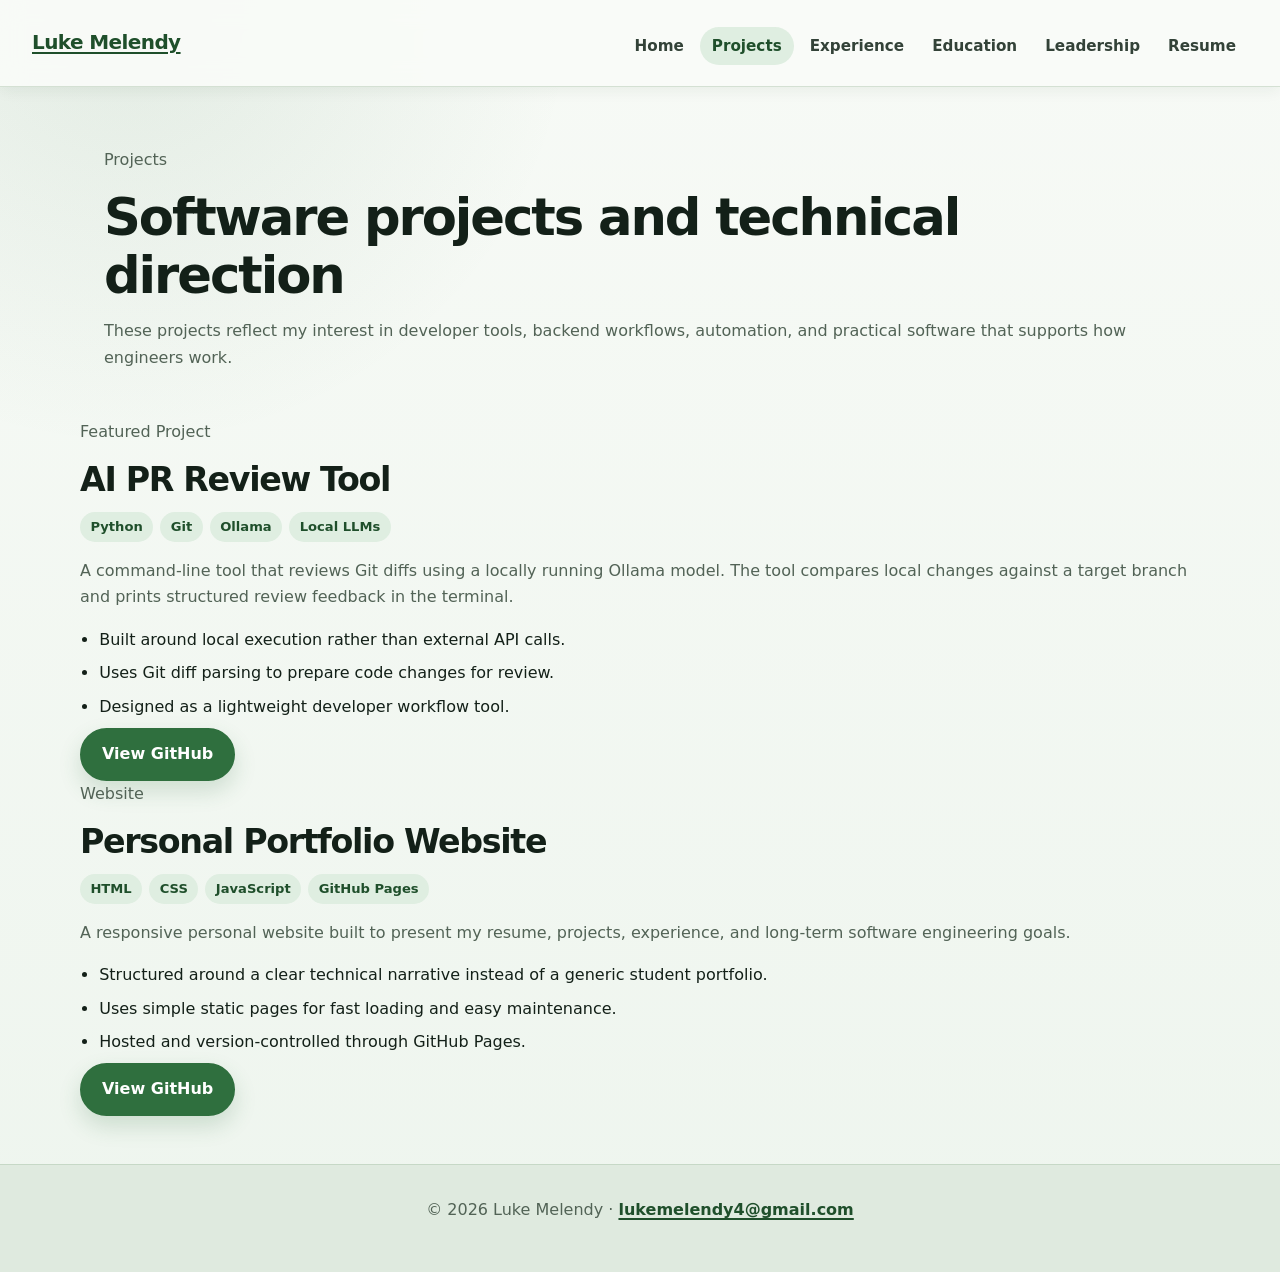
==== projects.html @ e266c20e "Update projects.html" ====
<!DOCTYPE html>
<html lang="en">
<head>
  <meta charset="UTF-8" />
  <meta name="viewport" content="width=device-width, initial-scale=1.0" />
  <title>Projects | Luke Melendy</title>
  <link rel="stylesheet" href="style.css" />
  <link rel="icon" type="image/png" href="assets/icons/site-logo.png" />
</head>
<body>
  <nav class="navbar" aria-label="Main navigation">
    <a class="logo" href="index.html">Luke Melendy</a>
    <ul class="nav-links">
      <li><a href="index.html">Home</a></li>
      <li><a href="projects.html" class="active">Projects</a></li>
      <li><a href="work.html">Experience</a></li>
      <li><a href="school.html">Education</a></li>
      <li><a href="scouting.html">Leadership</a></li>
      <li><a href="resume.html">Resume</a></li>
    </ul>
  </nav>

  <main class="page">
    <section class="page-header">
      <p class="eyebrow">Projects</p>
      <h1>Software projects and technical direction</h1>
      <p>
        These projects reflect my interest in developer tools, backend workflows, automation, and practical software that supports how engineers work.
      </p>
    </section>

    <section class="project-list">
      <article class="detail-card" id="ai-pr-review">
        <div class="detail-header">
          <div>
            <p class="eyebrow">Featured Project</p>
            <h2>AI PR Review Tool</h2>
          </div>
          <div class="tech-tags">
            <span>Python</span>
            <span>Git</span>
            <span>Ollama</span>
            <span>Local LLMs</span>
          </div>
        </div>
        <p>
          A command-line tool that reviews Git diffs using a locally running Ollama model. The tool compares local changes against a target branch and prints structured review feedback in the terminal.
        </p>
        <ul>
          <li>Built around local execution rather than external API calls.</li>
          <li>Uses Git diff parsing to prepare code changes for review.</li>
          <li>Designed as a lightweight developer workflow tool.</li>
        </ul>
        <div class="button-row small">
          <a class="btn-primary" href="https://github.com/Luke-Melendy/ai-pr-review" target="_blank" rel="noopener">View GitHub</a>
        </div>
      </article>

      <article class="detail-card" id="portfolio">
        <div class="detail-header">
          <div>
            <p class="eyebrow">Website</p>
            <h2>Personal Portfolio Website</h2>
          </div>
          <div class="tech-tags">
          <span>HTML</span>
          <span>CSS</span>
          <span>JavaScript</span>
          <span>GitHub Pages</span>
        </div>
        </div>
        <p>
          A responsive personal website built to present my resume, projects, experience, and long-term software engineering goals.
        </p>
        <ul>
          <li>Structured around a clear technical narrative instead of a generic student portfolio.</li>
          <li>Uses simple static pages for fast loading and easy maintenance.</li>
          <li>Hosted and version-controlled through GitHub Pages.</li>
        </ul>
        <div class="button-row small">
          <a class="btn-primary" href="https://github.com/Luke-Melendy/Luke-Melendy.github.io" target="_blank" rel="noopener">View GitHub</a>
        </div>
      </article>
    </section>
  </main>

  <footer>
    <p>© 2026 Luke Melendy · <a href="mailto:lukemelendy4@gmail.com">lukemelendy4@gmail.com</a></p>
  </footer>
</body>
</html>
---- style.css ----
/* =========================
   Luke Melendy Portfolio
   Forest Portfolio Theme
   ========================= */

* {
  margin: 0;
  padding: 0;
  box-sizing: border-box;
}

:root {
  --bg: #eef5ee;
  --bg-light: #f7faf6;
  --panel: #ffffff;
  --panel-soft: #f9fbf8;

  --text: #132018;
  --muted: #526356;
  --muted-dark: #334238;

  --green: #2f6f3e;
  --green-dark: #1f4f2b;
  --green-soft: #dfeee1;
  --moss: #789461;
  --border: #d4e0d3;

  --shadow: 0 10px 28px rgba(24, 48, 29, 0.08);
  --shadow-soft: 0 4px 14px rgba(24, 48, 29, 0.06);

  --max-width: 1120px;
  --radius: 18px;
}

html {
  scroll-behavior: smooth;
}

body {
  font-family: "Segoe UI", system-ui, -apple-system, BlinkMacSystemFont, sans-serif;
  background:
    radial-gradient(circle at 10% 0%, rgba(47, 111, 62, 0.10), transparent 28rem),
    linear-gradient(180deg, var(--bg-light), var(--bg));
  color: var(--text);
  line-height: 1.65;
  font-size: 16px;
}

/* Links */

a {
  color: var(--green-dark);
  font-weight: 700;
  text-decoration-thickness: 2px;
  text-underline-offset: 3px;
}

a:hover {
  color: var(--green);
}

/* Navbar */

.navbar {
  min-height: 64px;
  padding: 0.85rem 2rem;
  background: rgba(249, 251, 248, 0.94);
  border-bottom: 1px solid var(--border);
  box-shadow: var(--shadow-soft);
  backdrop-filter: blur(12px);

  display: flex;
  align-items: center;
  justify-content: space-between;

  position: sticky;
  top: 0;
  z-index: 50;
}

.logo {
  font-size: 1.25rem;
  font-weight: 850;
  color: var(--green-dark);
  letter-spacing: -0.03em;
  white-space: nowrap;
}

.nav-links {
  list-style: none;
  display: flex;
  align-items: center;
  gap: 0.25rem;
}

.nav-links a {
  display: inline-flex;
  align-items: center;
  justify-content: center;
  padding: 0.4rem 0.75rem;
  border-radius: 999px;
  color: var(--muted-dark);
  font-size: 0.95rem;
  text-decoration: none;
  transition: background 0.15s ease, color 0.15s ease;
}

.nav-links a:hover,
.nav-links a.active {
  background: var(--green-soft);
  color: var(--green-dark);
}

/* Shared layout */

main,
.content,
.page-section,
.skills,
.contact {
  width: min(var(--max-width), calc(100% - 3rem));
  margin-left: auto;
  margin-right: auto;
}

.content,
.page-section {
  padding: 3.5rem 0;
}

.page-header {
  width: min(var(--max-width), calc(100% - 3rem));
  margin: 0 auto;
  padding: 3.75rem 0 2rem;
}

.kicker,
.section-kicker {
  color: var(--green-dark);
  font-size: 0.8rem;
  font-weight: 850;
  letter-spacing: 0.13em;
  text-transform: uppercase;
  margin-bottom: 0.6rem;
}

h1,
h2,
h3 {
  color: var(--text);
  letter-spacing: -0.04em;
  line-height: 1.12;
}

h1 {
  font-size: clamp(2.15rem, 4vw, 3.5rem);
  margin-bottom: 0.9rem;
}

h2 {
  font-size: clamp(1.75rem, 2.6vw, 2.45rem);
  margin-bottom: 0.85rem;
}

h3 {
  font-size: 1.25rem;
  margin-bottom: 0.5rem;
}

p {
  color: var(--muted);
  margin-bottom: 1rem;
}

.section-intro {
  max-width: 820px;
  color: var(--muted-dark);
  font-size: 1.05rem;
}

/* Hero */

.hero {
  padding: 5.25rem 1.5rem 4.25rem;
  border-bottom: 1px solid var(--border);
  background:
    radial-gradient(circle at 20% 15%, rgba(47, 111, 62, 0.12), transparent 26rem),
    linear-gradient(180deg, rgba(247, 250, 246, 0.94), rgba(238, 245, 238, 0.98));
}

.hero-content {
  width: min(980px, 100%);
  margin: 0 auto;
}

.hero .eyebrow {
  color: var(--green-dark);
  font-size: 0.82rem;
  font-weight: 850;
  letter-spacing: 0.16em;
  text-transform: uppercase;
  margin-bottom: 1rem;
}

.hero h1,
.hero h2 {
  max-width: 920px;
  font-size: clamp(2.5rem, 6vw, 4.25rem);
  line-height: 1.04;
  letter-spacing: -0.075em;
  margin-bottom: 1.25rem;
}

.hero p {
  max-width: 760px;
  font-size: 1.12rem;
  color: var(--muted-dark);
}

.hero-actions {
  display: flex;
  flex-wrap: wrap;
  gap: 0.8rem;
  margin-top: 1.8rem;
}

/* Buttons */

.btn-primary,
.btn-secondary {
  display: inline-flex;
  align-items: center;
  justify-content: center;
  min-height: 44px;
  padding: 0.72rem 1.25rem;
  border-radius: 999px;
  font-weight: 800;
  text-decoration: none;
  transition: transform 0.15s ease, box-shadow 0.15s ease, background 0.15s ease;
}

.btn-primary {
  color: #fff;
  background: var(--green);
  border: 2px solid var(--green);
  box-shadow: 0 10px 22px rgba(47, 111, 62, 0.18);
}

.btn-primary:hover {
  color: #fff;
  background: var(--green-dark);
  border-color: var(--green-dark);
  transform: translateY(-2px);
}

.btn-secondary {
  color: var(--green-dark);
  background: rgba(255, 255, 255, 0.72);
  border: 2px solid #bdd1bd;
}

.btn-secondary:hover {
  background: var(--green-soft);
  transform: translateY(-2px);
}

/* Cards and grids */

.card-grid,
.project-grid,
.focus-grid,
.skill-grid,
.about-grid {
  display: grid;
  grid-template-columns: repeat(auto-fit, minmax(260px, 1fr));
  gap: 1.25rem;
  margin-top: 1.5rem;
}

.card,
.project-card,
.work-card,
.edu-card,
.scout-card,
.focus-card,
.skill {
  background: linear-gradient(180deg, var(--panel), var(--panel-soft));
  border: 1px solid var(--border);
  border-radius: var(--radius);
  box-shadow: var(--shadow-soft);
  padding: 1.45rem 1.55rem;
  position: relative;
  overflow: hidden;
}

.card::before,
.project-card::before,
.work-card::before,
.edu-card::before,
.scout-card::before,
.focus-card::before {
  content: "";
  position: absolute;
  inset: 0 auto 0 0;
  width: 5px;
  background: linear-gradient(180deg, var(--green), var(--moss));
}

.card h3,
.project-card h3,
.work-card h3,
.edu-card h3,
.scout-card h3,
.focus-card h3,
.skill h3,
.skill h4 {
  color: var(--green-dark);
}

.card p:last-child,
.project-card p:last-child,
.work-card p:last-child,
.edu-card p:last-child,
.scout-card p:last-child {
  margin-bottom: 0;
}

/* Feature panels */

.feature-section {
  width: min(var(--max-width), calc(100% - 3rem));
  margin: 0 auto;
  padding: 3.5rem 0;
}

.feature-panel {
  background: linear-gradient(135deg, #ffffff, #f5faf4);
  border: 1px solid var(--border);
  border-radius: 24px;
  box-shadow: var(--shadow);
  padding: clamp(1.5rem, 4vw, 2.5rem);
}

/* Current focus */

.focus-list,
.current-focus,
.clean-list {
  width: min(720px, 100%);
  margin: 1.5rem 0 0;
  padding: 0;
  list-style: none;
  display: grid;
  gap: 0.75rem;
}

.hero .focus-list,
.hero .current-focus,
.hero .clean-list {
  margin-left: 0;
  margin-right: auto;
}

.focus-list li,
.current-focus li,
.clean-list li {
  background: rgba(255, 255, 255, 0.78);
  border: 1px solid var(--border);
  border-radius: 999px;
  box-shadow: var(--shadow-soft);
  padding: 0.7rem 1rem;
  color: var(--muted-dark);
  font-weight: 750;
}

/* Tags */

.tags,
.tech-tags {
  display: flex;
  flex-wrap: wrap;
  gap: 0.45rem;
  margin: 0.85rem 0 1rem;
}

.tag,
.tags span,
.tech-tags span {
  display: inline-flex;
  align-items: center;
  min-height: 28px;
  padding: 0.25rem 0.65rem;
  border-radius: 999px;
  background: var(--green-soft);
  color: var(--green-dark);
  font-size: 0.82rem;
  font-weight: 800;
}

/* Lists */

ul {
  margin: 0.85rem 0 0;
  padding-left: 1.2rem;
}

li {
  margin-bottom: 0.45rem;
  color: var(--text);
}

/* Two-column sections */

.two-column {
  display: grid;
  grid-template-columns: minmax(0, 1fr) minmax(280px, 0.85fr);
  gap: 2rem;
  align-items: start;
}

/* Resume */

.resume-viewer {
  margin-top: 1.5rem;
  background: var(--panel);
  border: 1px solid var(--border);
  border-radius: var(--radius);
  box-shadow: var(--shadow);
  overflow: hidden;
}

.resume-viewer iframe {
  display: block;
  width: 100%;
  height: 820px;
  border: none;
}

.resume-actions {
  display: flex;
  gap: 0.8rem;
  justify-content: center;
  flex-wrap: wrap;
  margin-top: 1.5rem;
}

/* Contact */

.contact {
  margin-top: 2rem;
  margin-bottom: 4rem;
  padding: 2rem;
  background: var(--panel);
  border: 1px solid var(--border);
  border-radius: var(--radius);
  box-shadow: var(--shadow-soft);
}

.contact ul {
  list-style: none;
  padding: 0;
}

/* Footer */

footer {
  margin-top: 3rem;
  padding: 2rem 1rem;
  text-align: center;
  color: var(--muted);
  background: #dfeadf;
  border-top: 1px solid #c6d8c6;
}

/* Responsive */

@media (max-width: 900px) {
  .navbar {
    align-items: flex-start;
    flex-direction: column;
    gap: 0.75rem;
  }

  .nav-links {
    flex-wrap: wrap;
  }

  .two-column {
    grid-template-columns: 1fr;
  }

  .hero {
    padding-top: 4rem;
  }
}

@media (max-width: 600px) {
  main,
  .content,
  .page-section,
  .skills,
  .contact,
  .page-header,
  .feature-section {
    width: min(100% - 2rem, var(--max-width));
  }

  .hero h1,
  .hero h2 {
    font-size: clamp(2.25rem, 13vw, 3.2rem);
  }

  .hero p {
    font-size: 1rem;
  }

  .btn-primary,
  .btn-secondary {
    width: 100%;
  }

  .resume-viewer iframe {
    height: 620px;
  }
}
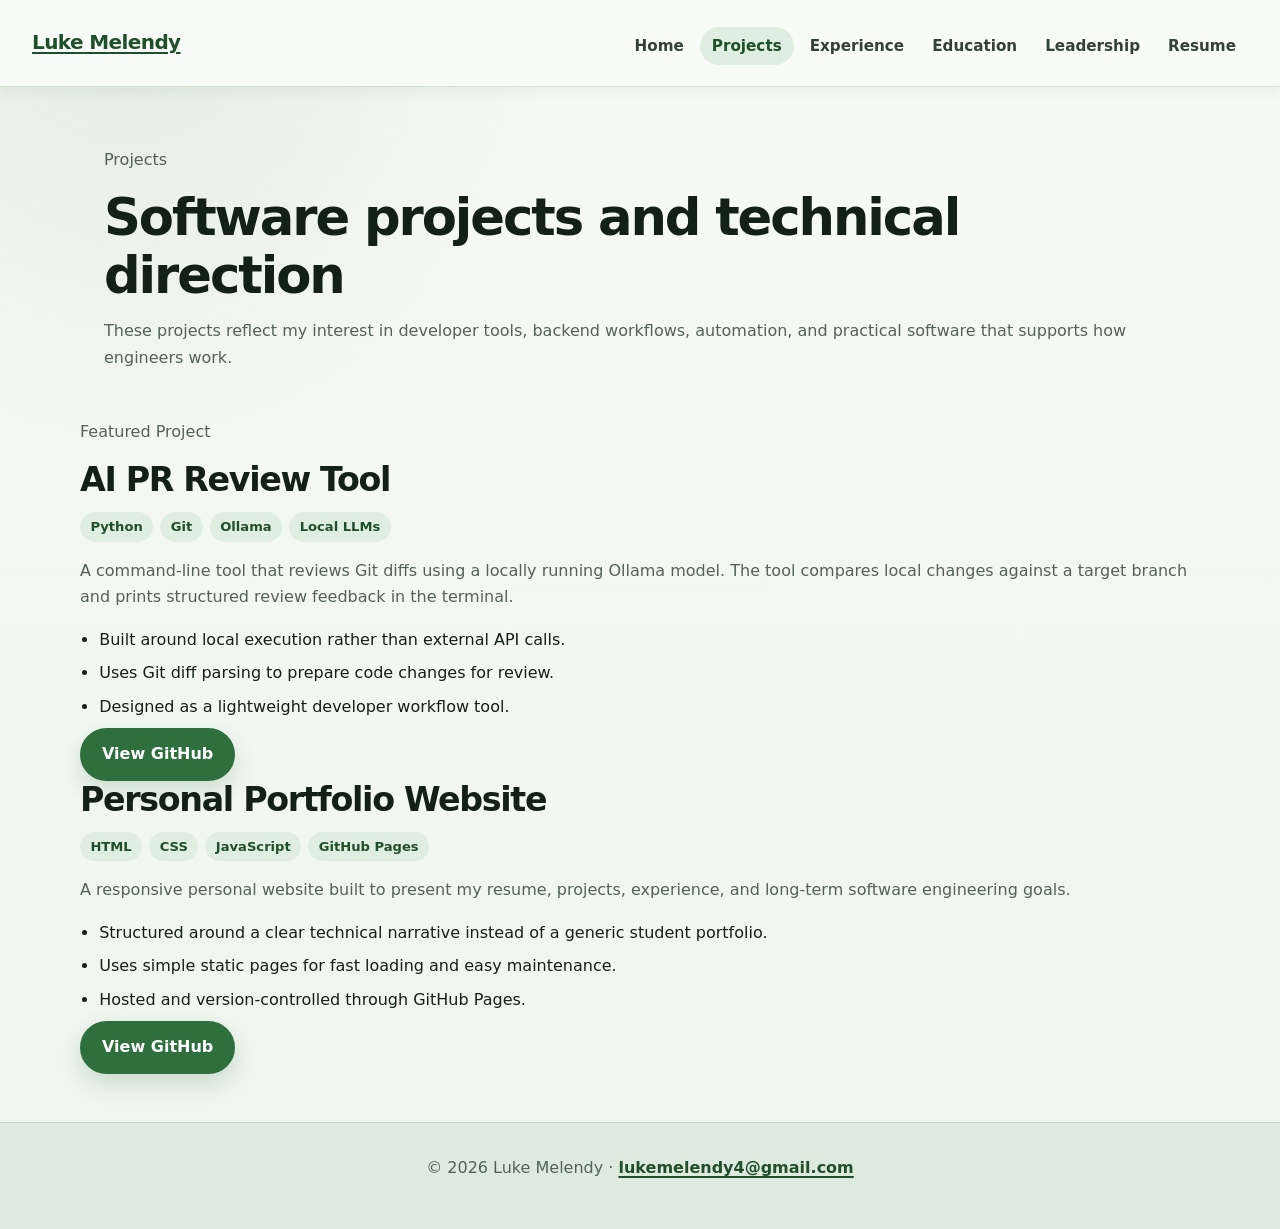
==== commit 93f1d099: "Update projects.html" ====
--- a/projects.html
+++ b/projects.html
@@ -59,7 +59,6 @@
       <article class="detail-card" id="portfolio">
         <div class="detail-header">
           <div>
-            <p class="eyebrow">Website</p>
             <h2>Personal Portfolio Website</h2>
           </div>
           <div class="tech-tags">
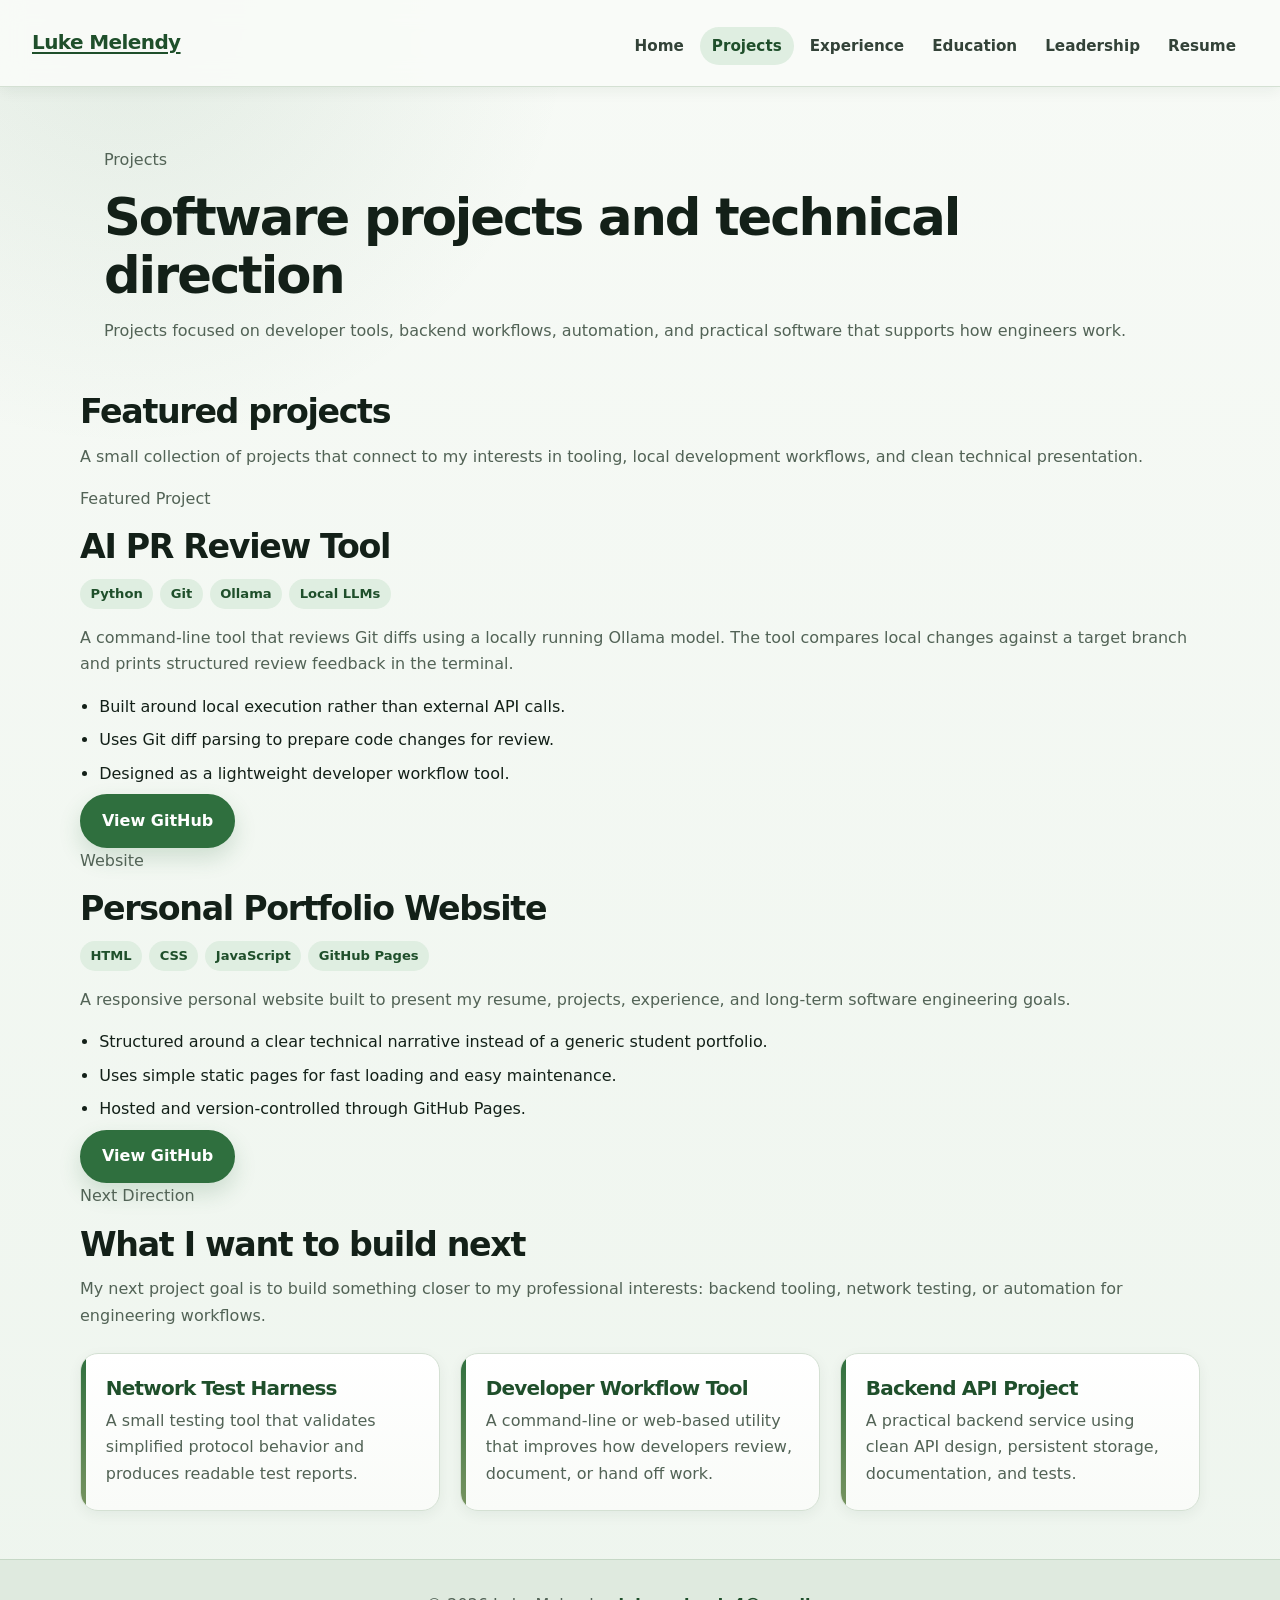
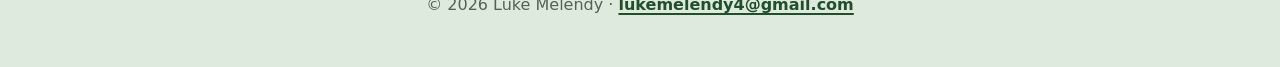
==== commit a5d07995: "Update projects.html" ====
--- a/projects.html
+++ b/projects.html
@@ -3,10 +3,12 @@
 <head>
   <meta charset="UTF-8" />
   <meta name="viewport" content="width=device-width, initial-scale=1.0" />
+  <meta name="description" content="Projects by Luke Melendy, including developer tools, Git workflows, local AI tooling, and portfolio work." />
   <title>Projects | Luke Melendy</title>
   <link rel="stylesheet" href="style.css" />
   <link rel="icon" type="image/png" href="assets/icons/site-logo.png" />
 </head>
+
 <body>
   <nav class="navbar" aria-label="Main navigation">
     <a class="logo" href="index.html">Luke Melendy</a>
@@ -24,62 +26,117 @@
     <section class="page-header">
       <p class="eyebrow">Projects</p>
       <h1>Software projects and technical direction</h1>
-      <p>
-        These projects reflect my interest in developer tools, backend workflows, automation, and practical software that supports how engineers work.
+      <p class="lead">
+        Projects focused on developer tools, backend workflows, automation, and practical software that supports how engineers work.
       </p>
     </section>
 
-    <section class="project-list">
-      <article class="detail-card" id="ai-pr-review">
-        <div class="detail-header">
-          <div>
-            <p class="eyebrow">Featured Project</p>
-            <h2>AI PR Review Tool</h2>
+    <section class="section">
+      <div class="section-heading compact">
+        <h2>Featured projects</h2>
+        <p>
+          A small collection of projects that connect to my interests in tooling, local development workflows, and clean technical presentation.
+        </p>
+      </div>
+
+      <div class="project-list">
+        <article class="detail-card" id="ai-pr-review">
+          <div class="detail-header">
+            <div>
+              <p class="eyebrow">Featured Project</p>
+              <h2>AI PR Review Tool</h2>
+            </div>
+
+            <div class="tech-tags" aria-label="Technologies used">
+              <span>Python</span>
+              <span>Git</span>
+              <span>Ollama</span>
+              <span>Local LLMs</span>
+            </div>
           </div>
-          <div class="tech-tags">
-            <span>Python</span>
-            <span>Git</span>
-            <span>Ollama</span>
-            <span>Local LLMs</span>
+
+          <p>
+            A command-line tool that reviews Git diffs using a locally running Ollama model. The tool compares local changes against a target branch and prints structured review feedback in the terminal.
+          </p>
+
+          <ul>
+            <li>Built around local execution rather than external API calls.</li>
+            <li>Uses Git diff parsing to prepare code changes for review.</li>
+            <li>Designed as a lightweight developer workflow tool.</li>
+          </ul>
+
+          <div class="button-row small">
+            <a class="btn-primary" href="https://github.com/Luke-Melendy/ai-pr-review" target="_blank" rel="noopener">
+              View GitHub
+            </a>
           </div>
-        </div>
+        </article>
+
+        <article class="detail-card" id="portfolio">
+          <div class="detail-header">
+            <div>
+              <p class="eyebrow">Website</p>
+              <h2>Personal Portfolio Website</h2>
+            </div>
+
+            <div class="tech-tags" aria-label="Technologies used">
+              <span>HTML</span>
+              <span>CSS</span>
+              <span>JavaScript</span>
+              <span>GitHub Pages</span>
+            </div>
+          </div>
+
+          <p>
+            A responsive personal website built to present my resume, projects, experience, and long-term software engineering goals.
+          </p>
+
+          <ul>
+            <li>Structured around a clear technical narrative instead of a generic student portfolio.</li>
+            <li>Uses simple static pages for fast loading and easy maintenance.</li>
+            <li>Hosted and version-controlled through GitHub Pages.</li>
+          </ul>
+
+          <div class="button-row small">
+            <a class="btn-primary" href="https://github.com/Luke-Melendy/Luke-Melendy.github.io" target="_blank" rel="noopener">
+              View GitHub
+            </a>
+          </div>
+        </article>
+      </div>
+    </section>
+
+    <section class="section soft-section">
+      <div class="section-heading compact">
+        <p class="eyebrow">Next Direction</p>
+        <h2>What I want to build next</h2>
         <p>
-          A command-line tool that reviews Git diffs using a locally running Ollama model. The tool compares local changes against a target branch and prints structured review feedback in the terminal.
+          My next project goal is to build something closer to my professional interests: backend tooling, network testing, or automation for engineering workflows.
         </p>
-        <ul>
-          <li>Built around local execution rather than external API calls.</li>
-          <li>Uses Git diff parsing to prepare code changes for review.</li>
-          <li>Designed as a lightweight developer workflow tool.</li>
-        </ul>
-        <div class="button-row small">
-          <a class="btn-primary" href="https://github.com/Luke-Melendy/ai-pr-review" target="_blank" rel="noopener">View GitHub</a>
-        </div>
-      </article>
+      </div>
 
-      <article class="detail-card" id="portfolio">
-        <div class="detail-header">
-          <div>
-            <h2>Personal Portfolio Website</h2>
-          </div>
-          <div class="tech-tags">
-          <span>HTML</span>
-          <span>CSS</span>
-          <span>JavaScript</span>
-          <span>GitHub Pages</span>
-        </div>
-        </div>
-        <p>
-          A responsive personal website built to present my resume, projects, experience, and long-term software engineering goals.
-        </p>
-        <ul>
-          <li>Structured around a clear technical narrative instead of a generic student portfolio.</li>
-          <li>Uses simple static pages for fast loading and easy maintenance.</li>
-          <li>Hosted and version-controlled through GitHub Pages.</li>
-        </ul>
-        <div class="button-row small">
-          <a class="btn-primary" href="https://github.com/Luke-Melendy/Luke-Melendy.github.io" target="_blank" rel="noopener">View GitHub</a>
-        </div>
-      </article>
+      <div class="card-grid three">
+        <article class="card">
+          <h3>Network Test Harness</h3>
+          <p>
+            A small testing tool that validates simplified protocol behavior and produces readable test reports.
+          </p>
+        </article>
+
+        <article class="card">
+          <h3>Developer Workflow Tool</h3>
+          <p>
+            A command-line or web-based utility that improves how developers review, document, or hand off work.
+          </p>
+        </article>
+
+        <article class="card">
+          <h3>Backend API Project</h3>
+          <p>
+            A practical backend service using clean API design, persistent storage, documentation, and tests.
+          </p>
+        </article>
+      </div>
     </section>
   </main>
 
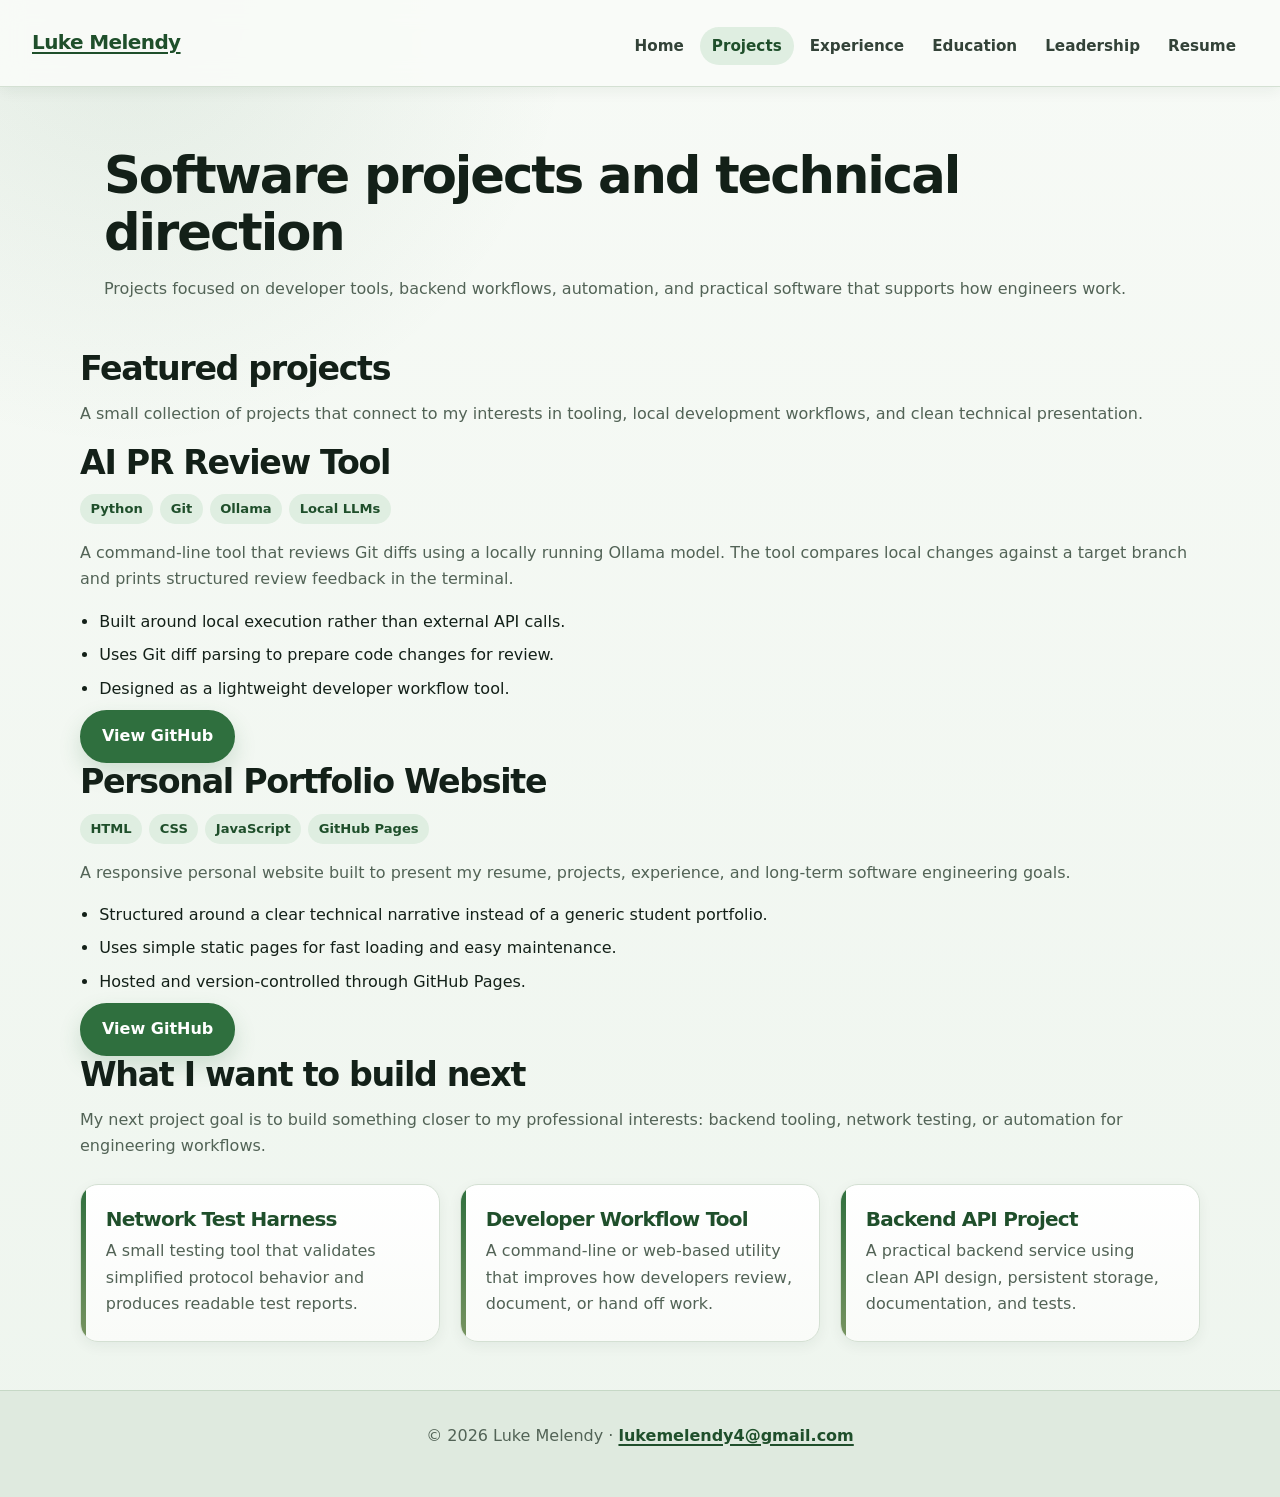
==== commit a78830da: "Update projects.html" ====
--- a/projects.html
+++ b/projects.html
@@ -24,7 +24,6 @@
 
   <main class="page">
     <section class="page-header">
-      <p class="eyebrow">Projects</p>
       <h1>Software projects and technical direction</h1>
       <p class="lead">
         Projects focused on developer tools, backend workflows, automation, and practical software that supports how engineers work.
@@ -43,7 +42,6 @@
         <article class="detail-card" id="ai-pr-review">
           <div class="detail-header">
             <div>
-              <p class="eyebrow">Featured Project</p>
               <h2>AI PR Review Tool</h2>
             </div>
 
@@ -75,7 +73,6 @@
         <article class="detail-card" id="portfolio">
           <div class="detail-header">
             <div>
-              <p class="eyebrow">Website</p>
               <h2>Personal Portfolio Website</h2>
             </div>
 
@@ -108,7 +105,6 @@
 
     <section class="section soft-section">
       <div class="section-heading compact">
-        <p class="eyebrow">Next Direction</p>
         <h2>What I want to build next</h2>
         <p>
           My next project goal is to build something closer to my professional interests: backend tooling, network testing, or automation for engineering workflows.
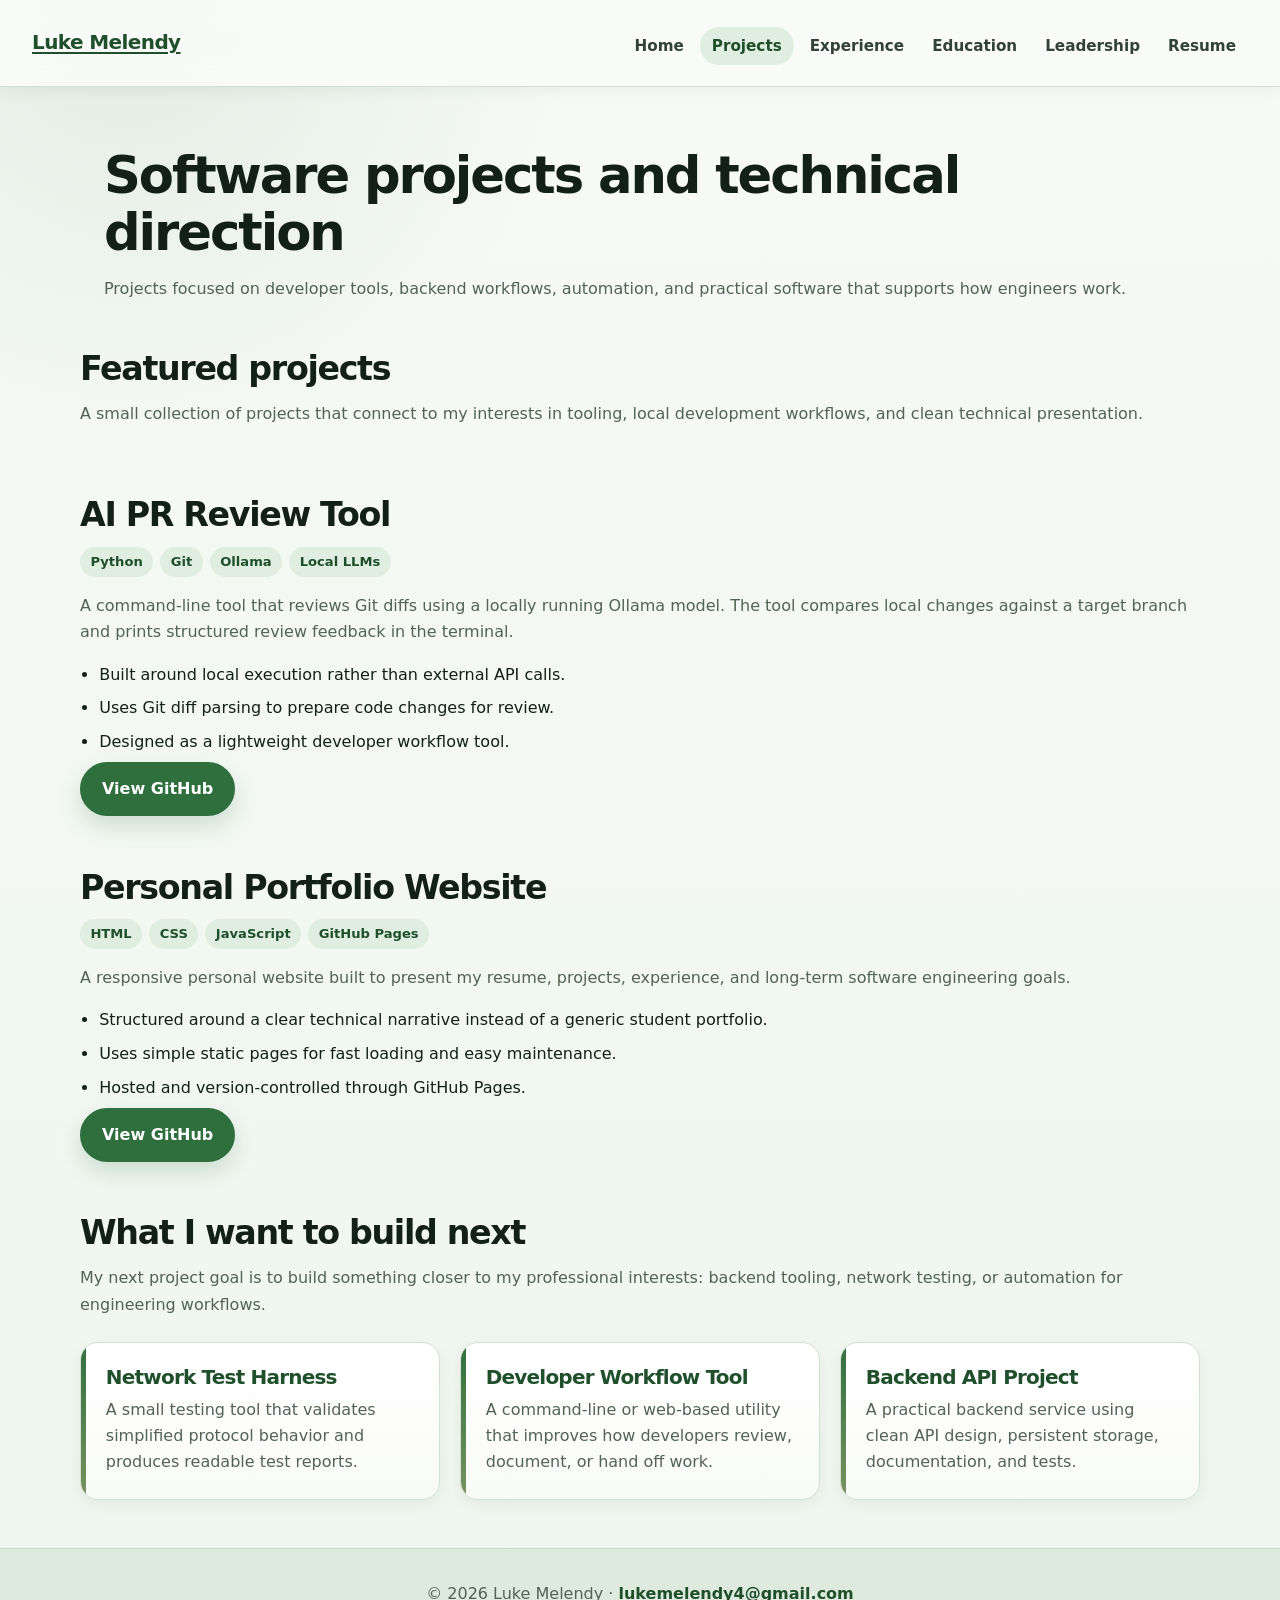
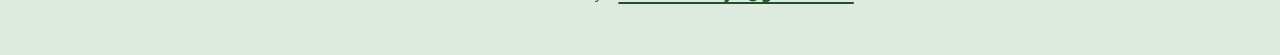
==== commit 4c791062: "Update projects.html" ====
--- a/projects.html
+++ b/projects.html
@@ -38,6 +38,8 @@
         </p>
       </div>
 
+      <br>
+      <br>
       <div class="project-list">
         <article class="detail-card" id="ai-pr-review">
           <div class="detail-header">
@@ -70,6 +72,8 @@
           </div>
         </article>
 
+        <br>
+        <br>
         <article class="detail-card" id="portfolio">
           <div class="detail-header">
             <div>
@@ -103,6 +107,8 @@
       </div>
     </section>
 
+    <br>
+    <br>
     <section class="section soft-section">
       <div class="section-heading compact">
         <h2>What I want to build next</h2>
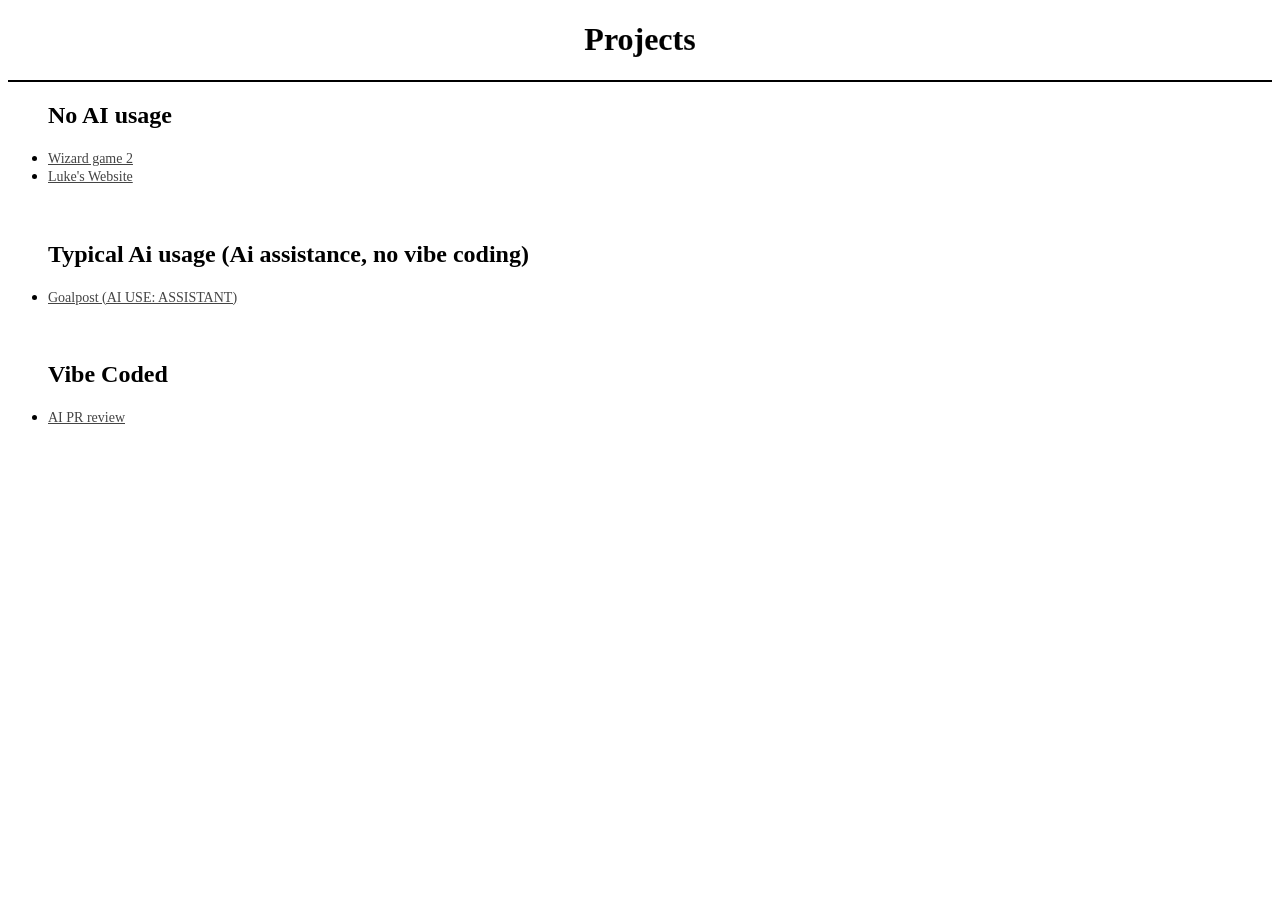
==== commit b15f7713: "total overhaul" ====
--- a/projects.html
+++ b/projects.html
@@ -1,149 +1,36 @@
 <!DOCTYPE html>
-<html lang="en">
+
+<html>
 <head>
-  <meta charset="UTF-8" />
-  <meta name="viewport" content="width=device-width, initial-scale=1.0" />
-  <meta name="description" content="Projects by Luke Melendy, including developer tools, Git workflows, local AI tooling, and portfolio work." />
-  <title>Projects | Luke Melendy</title>
-  <link rel="stylesheet" href="style.css" />
-  <link rel="icon" type="image/png" href="assets/icons/site-logo.png" />
+  <link rel="stylesheet" href="style.css">
+  <title> Luke's Projects</title>
 </head>
 
+
 <body>
-  <nav class="navbar" aria-label="Main navigation">
-    <a class="logo" href="index.html">Luke Melendy</a>
-    <ul class="nav-links">
-      <li><a href="index.html">Home</a></li>
-      <li><a href="projects.html" class="active">Projects</a></li>
-      <li><a href="work.html">Experience</a></li>
-      <li><a href="school.html">Education</a></li>
-      <li><a href="scouting.html">Leadership</a></li>
-      <li><a href="resume.html">Resume</a></li>
-    </ul>
-  </nav>
+    <h1 style="text-align: center; color: black; -webkit-text-stroke: .2px grey;"> Projects</h1>
+    <hr style="border: none; border-top: 2px solid black">
 
-  <main class="page">
-    <section class="page-header">
-      <h1>Software projects and technical direction</h1>
-      <p class="lead">
-        Projects focused on developer tools, backend workflows, automation, and practical software that supports how engineers work.
-      </p>
-    </section>
 
-    <section class="section">
-      <div class="section-heading compact">
-        <h2>Featured projects</h2>
-        <p>
-          A small collection of projects that connect to my interests in tooling, local development workflows, and clean technical presentation.
-        </p>
-      </div>
-
+    <ul>
+      <h2>No AI usage</h2>
+      <li><a href="https://www.reddit.com/r/EnglishLearning/comments/1ars315/what_is_the_meaning_of_nuh_uh/" style="font-size: 14px">Wizard game 2</a></li>
+      <li><a href="index.html" style="font-size: 14px;">Luke's Website</a></li>
       <br>
       <br>
-      <div class="project-list">
-        <article class="detail-card" id="ai-pr-review">
-          <div class="detail-header">
-            <div>
-              <h2>AI PR Review Tool</h2>
-            </div>
+    </ul>
+    <ul>
+      <h2>Typical Ai usage (Ai assistance, no vibe coding)</h2>
+      <li><a href="https://github.com/Luke-Melendy/goalpost" style="font-size: 14px;">Goalpost (AI USE: ASSISTANT)</a></li>
+      <br>
+      <br>
+    </ul>
+    <ul>
+      <h2>Vibe Coded</h2>
+      <li><a href="https://github.com/Luke-Melendy/ai-pr-review" style="font-size: 14px;">AI PR review</a></li>
+      <br>
+      <br>
+    </ul>
+</body>
 
-            <div class="tech-tags" aria-label="Technologies used">
-              <span>Python</span>
-              <span>Git</span>
-              <span>Ollama</span>
-              <span>Local LLMs</span>
-            </div>
-          </div>
-
-          <p>
-            A command-line tool that reviews Git diffs using a locally running Ollama model. The tool compares local changes against a target branch and prints structured review feedback in the terminal.
-          </p>
-
-          <ul>
-            <li>Built around local execution rather than external API calls.</li>
-            <li>Uses Git diff parsing to prepare code changes for review.</li>
-            <li>Designed as a lightweight developer workflow tool.</li>
-          </ul>
-
-          <div class="button-row small">
-            <a class="btn-primary" href="https://github.com/Luke-Melendy/ai-pr-review" target="_blank" rel="noopener">
-              View GitHub
-            </a>
-          </div>
-        </article>
-
-        <br>
-        <br>
-        <article class="detail-card" id="portfolio">
-          <div class="detail-header">
-            <div>
-              <h2>Personal Portfolio Website</h2>
-            </div>
-
-            <div class="tech-tags" aria-label="Technologies used">
-              <span>HTML</span>
-              <span>CSS</span>
-              <span>JavaScript</span>
-              <span>GitHub Pages</span>
-            </div>
-          </div>
-
-          <p>
-            A responsive personal website built to present my resume, projects, experience, and long-term software engineering goals.
-          </p>
-
-          <ul>
-            <li>Structured around a clear technical narrative instead of a generic student portfolio.</li>
-            <li>Uses simple static pages for fast loading and easy maintenance.</li>
-            <li>Hosted and version-controlled through GitHub Pages.</li>
-          </ul>
-
-          <div class="button-row small">
-            <a class="btn-primary" href="https://github.com/Luke-Melendy/Luke-Melendy.github.io" target="_blank" rel="noopener">
-              View GitHub
-            </a>
-          </div>
-        </article>
-      </div>
-    </section>
-
-    <br>
-    <br>
-    <section class="section soft-section">
-      <div class="section-heading compact">
-        <h2>What I want to build next</h2>
-        <p>
-          My next project goal is to build something closer to my professional interests: backend tooling, network testing, or automation for engineering workflows.
-        </p>
-      </div>
-
-      <div class="card-grid three">
-        <article class="card">
-          <h3>Network Test Harness</h3>
-          <p>
-            A small testing tool that validates simplified protocol behavior and produces readable test reports.
-          </p>
-        </article>
-
-        <article class="card">
-          <h3>Developer Workflow Tool</h3>
-          <p>
-            A command-line or web-based utility that improves how developers review, document, or hand off work.
-          </p>
-        </article>
-
-        <article class="card">
-          <h3>Backend API Project</h3>
-          <p>
-            A practical backend service using clean API design, persistent storage, documentation, and tests.
-          </p>
-        </article>
-      </div>
-    </section>
-  </main>
-
-  <footer>
-    <p>© 2026 Luke Melendy · <a href="mailto:lukemelendy4@gmail.com">lukemelendy4@gmail.com</a></p>
-  </footer>
-</body>
-</html>
+</html>
--- a/style.css
+++ b/style.css
@@ -1,525 +1,31 @@
-/* =========================
-   Luke Melendy Portfolio
-   Forest Portfolio Theme
-   ========================= */
+/* body {
+  background-color: #4D5D53;  this is called "Feldgrau" from https://cssgradient.io/shades-of-green/ and its the best color ever 
+} */
 
-* {
-  margin: 0;
-  padding: 0;
-  box-sizing: border-box;
+a:link {
+  color: rgb(68, 68, 68);
+  background-color: transparent;
+  text-decoration: underline;
+  font-size: 24px;
 }
 
-:root {
-  --bg: #eef5ee;
-  --bg-light: #f7faf6;
-  --panel: #ffffff;
-  --panel-soft: #f9fbf8;
-
-  --text: #132018;
-  --muted: #526356;
-  --muted-dark: #334238;
-
-  --green: #2f6f3e;
-  --green-dark: #1f4f2b;
-  --green-soft: #dfeee1;
-  --moss: #789461;
-  --border: #d4e0d3;
-
-  --shadow: 0 10px 28px rgba(24, 48, 29, 0.08);
-  --shadow-soft: 0 4px 14px rgba(24, 48, 29, 0.06);
-
-  --max-width: 1120px;
-  --radius: 18px;
-}
-
-html {
-  scroll-behavior: smooth;
-}
-
-body {
-  font-family: "Segoe UI", system-ui, -apple-system, BlinkMacSystemFont, sans-serif;
-  background:
-    radial-gradient(circle at 10% 0%, rgba(47, 111, 62, 0.10), transparent 28rem),
-    linear-gradient(180deg, var(--bg-light), var(--bg));
-  color: var(--text);
-  line-height: 1.65;
-  font-size: 16px;
-}
-
-/* Links */
-
-a {
-  color: var(--green-dark);
-  font-weight: 700;
-  text-decoration-thickness: 2px;
-  text-underline-offset: 3px;
+a:visited {
+  color: rgb(68, 68, 68);
+  background-color: transparent;
+  text-decoration: none;
+  font-size: 24px;
 }
 
 a:hover {
-  color: var(--green);
+  color: black;
+  background-color: transparent;
+  text-decoration: underline;
+  font-size: 24px;
 }
 
-/* Navbar */
-
-.navbar {
-  min-height: 64px;
-  padding: 0.85rem 2rem;
-  background: rgba(249, 251, 248, 0.94);
-  border-bottom: 1px solid var(--border);
-  box-shadow: var(--shadow-soft);
-  backdrop-filter: blur(12px);
-
-  display: flex;
-  align-items: center;
-  justify-content: space-between;
-
-  position: sticky;
-  top: 0;
-  z-index: 50;
-}
-
-.logo {
-  font-size: 1.25rem;
-  font-weight: 850;
-  color: var(--green-dark);
-  letter-spacing: -0.03em;
-  white-space: nowrap;
-}
-
-.nav-links {
-  list-style: none;
-  display: flex;
-  align-items: center;
-  gap: 0.25rem;
-}
-
-.nav-links a {
-  display: inline-flex;
-  align-items: center;
-  justify-content: center;
-  padding: 0.4rem 0.75rem;
-  border-radius: 999px;
-  color: var(--muted-dark);
-  font-size: 0.95rem;
-  text-decoration: none;
-  transition: background 0.15s ease, color 0.15s ease;
-}
-
-.nav-links a:hover,
-.nav-links a.active {
-  background: var(--green-soft);
-  color: var(--green-dark);
-}
-
-/* Shared layout */
-
-main,
-.content,
-.page-section,
-.skills,
-.contact {
-  width: min(var(--max-width), calc(100% - 3rem));
-  margin-left: auto;
-  margin-right: auto;
-}
-
-.content,
-.page-section {
-  padding: 3.5rem 0;
-}
-
-.page-header {
-  width: min(var(--max-width), calc(100% - 3rem));
-  margin: 0 auto;
-  padding: 3.75rem 0 2rem;
-}
-
-.kicker,
-.section-kicker {
-  color: var(--green-dark);
-  font-size: 0.8rem;
-  font-weight: 850;
-  letter-spacing: 0.13em;
-  text-transform: uppercase;
-  margin-bottom: 0.6rem;
-}
-
-h1,
-h2,
-h3 {
-  color: var(--text);
-  letter-spacing: -0.04em;
-  line-height: 1.12;
-}
-
-h1 {
-  font-size: clamp(2.15rem, 4vw, 3.5rem);
-  margin-bottom: 0.9rem;
-}
-
-h2 {
-  font-size: clamp(1.75rem, 2.6vw, 2.45rem);
-  margin-bottom: 0.85rem;
-}
-
-h3 {
-  font-size: 1.25rem;
-  margin-bottom: 0.5rem;
-}
-
-p {
-  color: var(--muted);
-  margin-bottom: 1rem;
-}
-
-.section-intro {
-  max-width: 820px;
-  color: var(--muted-dark);
-  font-size: 1.05rem;
-}
-
-/* Hero */
-
-.hero {
-  padding: 5.25rem 1.5rem 4.25rem;
-  border-bottom: 1px solid var(--border);
-  background:
-    radial-gradient(circle at 20% 15%, rgba(47, 111, 62, 0.12), transparent 26rem),
-    linear-gradient(180deg, rgba(247, 250, 246, 0.94), rgba(238, 245, 238, 0.98));
-}
-
-.hero-content {
-  width: min(980px, 100%);
-  margin: 0 auto;
-}
-
-.hero .eyebrow {
-  color: var(--green-dark);
-  font-size: 0.82rem;
-  font-weight: 850;
-  letter-spacing: 0.16em;
-  text-transform: uppercase;
-  margin-bottom: 1rem;
-}
-
-.hero h1,
-.hero h2 {
-  max-width: 920px;
-  font-size: clamp(2.5rem, 6vw, 4.25rem);
-  line-height: 1.04;
-  letter-spacing: -0.075em;
-  margin-bottom: 1.25rem;
-}
-
-.hero p {
-  max-width: 760px;
-  font-size: 1.12rem;
-  color: var(--muted-dark);
-}
-
-.hero-actions {
-  display: flex;
-  flex-wrap: wrap;
-  gap: 0.8rem;
-  margin-top: 1.8rem;
-}
-
-/* Buttons */
-
-.btn-primary,
-.btn-secondary {
-  display: inline-flex;
-  align-items: center;
-  justify-content: center;
-  min-height: 44px;
-  padding: 0.72rem 1.25rem;
-  border-radius: 999px;
-  font-weight: 800;
-  text-decoration: none;
-  transition: transform 0.15s ease, box-shadow 0.15s ease, background 0.15s ease;
-}
-
-.btn-primary {
-  color: #fff;
-  background: var(--green);
-  border: 2px solid var(--green);
-  box-shadow: 0 10px 22px rgba(47, 111, 62, 0.18);
-}
-
-.btn-primary:hover {
-  color: #fff;
-  background: var(--green-dark);
-  border-color: var(--green-dark);
-  transform: translateY(-2px);
-}
-
-.btn-secondary {
-  color: var(--green-dark);
-  background: rgba(255, 255, 255, 0.72);
-  border: 2px solid #bdd1bd;
-}
-
-.btn-secondary:hover {
-  background: var(--green-soft);
-  transform: translateY(-2px);
-}
-
-/* Cards and grids */
-
-.card-grid,
-.project-grid,
-.focus-grid,
-.skill-grid,
-.about-grid {
-  display: grid;
-  grid-template-columns: repeat(auto-fit, minmax(260px, 1fr));
-  gap: 1.25rem;
-  margin-top: 1.5rem;
-}
-
-.card,
-.project-card,
-.work-card,
-.edu-card,
-.scout-card,
-.focus-card,
-.skill {
-  background: linear-gradient(180deg, var(--panel), var(--panel-soft));
-  border: 1px solid var(--border);
-  border-radius: var(--radius);
-  box-shadow: var(--shadow-soft);
-  padding: 1.45rem 1.55rem;
-  position: relative;
-  overflow: hidden;
-}
-
-.card::before,
-.project-card::before,
-.work-card::before,
-.edu-card::before,
-.scout-card::before,
-.focus-card::before {
-  content: "";
-  position: absolute;
-  inset: 0 auto 0 0;
-  width: 5px;
-  background: linear-gradient(180deg, var(--green), var(--moss));
-}
-
-.card h3,
-.project-card h3,
-.work-card h3,
-.edu-card h3,
-.scout-card h3,
-.focus-card h3,
-.skill h3,
-.skill h4 {
-  color: var(--green-dark);
-}
-
-.card p:last-child,
-.project-card p:last-child,
-.work-card p:last-child,
-.edu-card p:last-child,
-.scout-card p:last-child {
-  margin-bottom: 0;
-}
-
-/* Feature panels */
-
-.feature-section {
-  width: min(var(--max-width), calc(100% - 3rem));
-  margin: 0 auto;
-  padding: 3.5rem 0;
-}
-
-.feature-panel {
-  background: linear-gradient(135deg, #ffffff, #f5faf4);
-  border: 1px solid var(--border);
-  border-radius: 24px;
-  box-shadow: var(--shadow);
-  padding: clamp(1.5rem, 4vw, 2.5rem);
-}
-
-/* Current focus */
-
-.focus-list,
-.current-focus,
-.clean-list {
-  width: min(720px, 100%);
-  margin: 1.5rem 0 0;
-  padding: 0;
-  list-style: none;
-  display: grid;
-  gap: 0.75rem;
-}
-
-.hero .focus-list,
-.hero .current-focus,
-.hero .clean-list {
-  margin-left: 0;
-  margin-right: auto;
-}
-
-.focus-list li,
-.current-focus li,
-.clean-list li {
-  background: rgba(255, 255, 255, 0.78);
-  border: 1px solid var(--border);
-  border-radius: 999px;
-  box-shadow: var(--shadow-soft);
-  padding: 0.7rem 1rem;
-  color: var(--muted-dark);
-  font-weight: 750;
-}
-
-/* Tags */
-
-.tags,
-.tech-tags {
-  display: flex;
-  flex-wrap: wrap;
-  gap: 0.45rem;
-  margin: 0.85rem 0 1rem;
-}
-
-.tag,
-.tags span,
-.tech-tags span {
-  display: inline-flex;
-  align-items: center;
-  min-height: 28px;
-  padding: 0.25rem 0.65rem;
-  border-radius: 999px;
-  background: var(--green-soft);
-  color: var(--green-dark);
-  font-size: 0.82rem;
-  font-weight: 800;
-}
-
-/* Lists */
-
-ul {
-  margin: 0.85rem 0 0;
-  padding-left: 1.2rem;
-}
-
-li {
-  margin-bottom: 0.45rem;
-  color: var(--text);
-}
-
-/* Two-column sections */
-
-.two-column {
-  display: grid;
-  grid-template-columns: minmax(0, 1fr) minmax(280px, 0.85fr);
-  gap: 2rem;
-  align-items: start;
-}
-
-/* Resume */
-
-.resume-viewer {
-  margin-top: 1.5rem;
-  background: var(--panel);
-  border: 1px solid var(--border);
-  border-radius: var(--radius);
-  box-shadow: var(--shadow);
-  overflow: hidden;
-}
-
-.resume-viewer iframe {
-  display: block;
-  width: 100%;
-  height: 820px;
-  border: none;
-}
-
-.resume-actions {
-  display: flex;
-  gap: 0.8rem;
-  justify-content: center;
-  flex-wrap: wrap;
-  margin-top: 1.5rem;
-}
-
-/* Contact */
-
-.contact {
-  margin-top: 2rem;
-  margin-bottom: 4rem;
-  padding: 2rem;
-  background: var(--panel);
-  border: 1px solid var(--border);
-  border-radius: var(--radius);
-  box-shadow: var(--shadow-soft);
-}
-
-.contact ul {
-  list-style: none;
-  padding: 0;
-}
-
-/* Footer */
-
-footer {
-  margin-top: 3rem;
-  padding: 2rem 1rem;
-  text-align: center;
-  color: var(--muted);
-  background: #dfeadf;
-  border-top: 1px solid #c6d8c6;
-}
-
-/* Responsive */
-
-@media (max-width: 900px) {
-  .navbar {
-    align-items: flex-start;
-    flex-direction: column;
-    gap: 0.75rem;
-  }
-
-  .nav-links {
-    flex-wrap: wrap;
-  }
-
-  .two-column {
-    grid-template-columns: 1fr;
-  }
-
-  .hero {
-    padding-top: 4rem;
-  }
-}
-
-@media (max-width: 600px) {
-  main,
-  .content,
-  .page-section,
-  .skills,
-  .contact,
-  .page-header,
-  .feature-section {
-    width: min(100% - 2rem, var(--max-width));
-  }
-
-  .hero h1,
-  .hero h2 {
-    font-size: clamp(2.25rem, 13vw, 3.2rem);
-  }
-
-  .hero p {
-    font-size: 1rem;
-  }
-
-  .btn-primary,
-  .btn-secondary {
-    width: 100%;
-  }
-
-  .resume-viewer iframe {
-    height: 620px;
-  }
-}
+a:active {
+  color: black;
+  background-color: transparent;
+  text-decoration: underline;
+  font-size: 24px;
+}
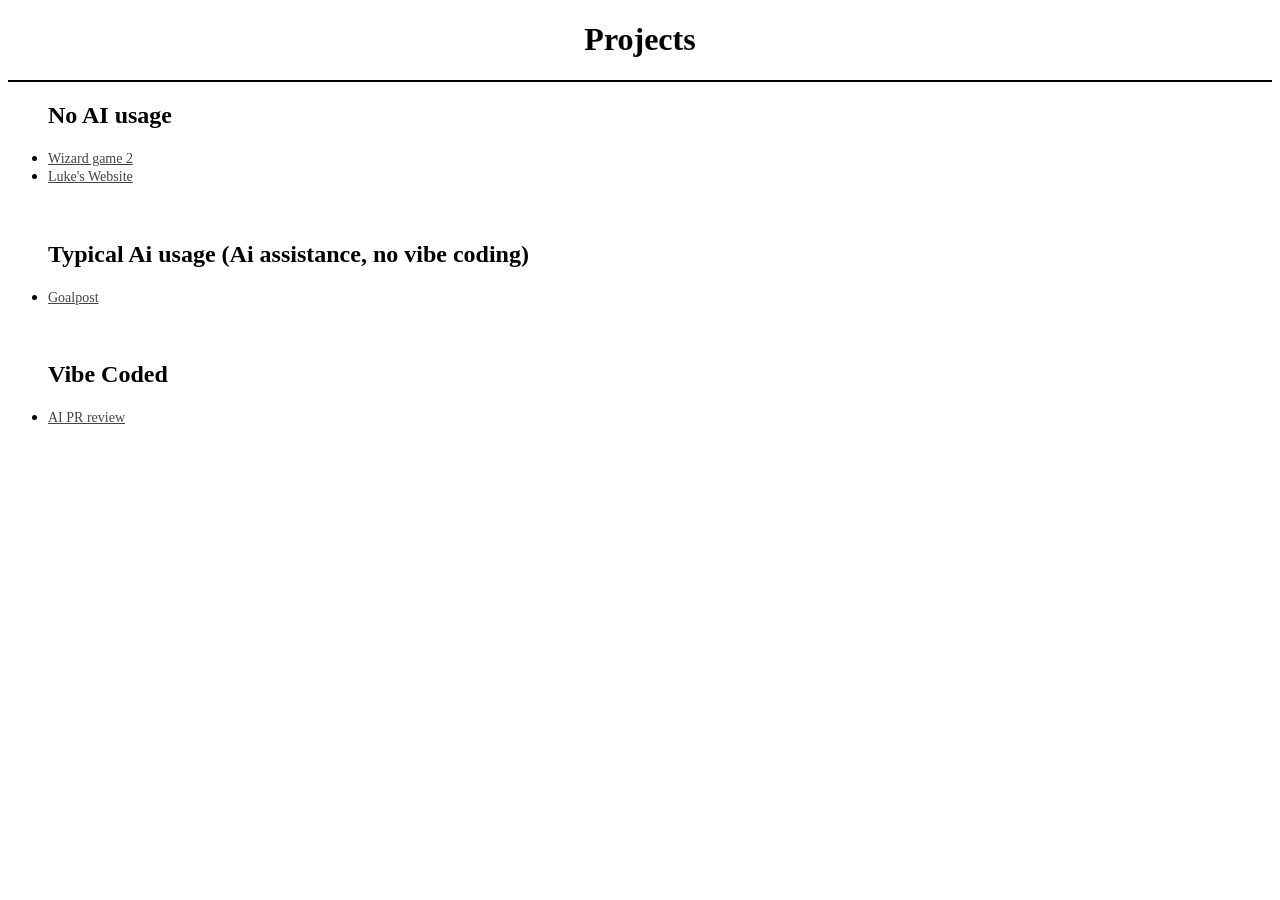
==== commit bb1dbc2f: "Cleanup" ====
--- a/projects.html
+++ b/projects.html
@@ -21,7 +21,7 @@
     </ul>
     <ul>
       <h2>Typical Ai usage (Ai assistance, no vibe coding)</h2>
-      <li><a href="https://github.com/Luke-Melendy/goalpost" style="font-size: 14px;">Goalpost (AI USE: ASSISTANT)</a></li>
+      <li><a href="https://github.com/Luke-Melendy/goalpost" style="font-size: 14px;">Goalpost</a></li>
       <br>
       <br>
     </ul>
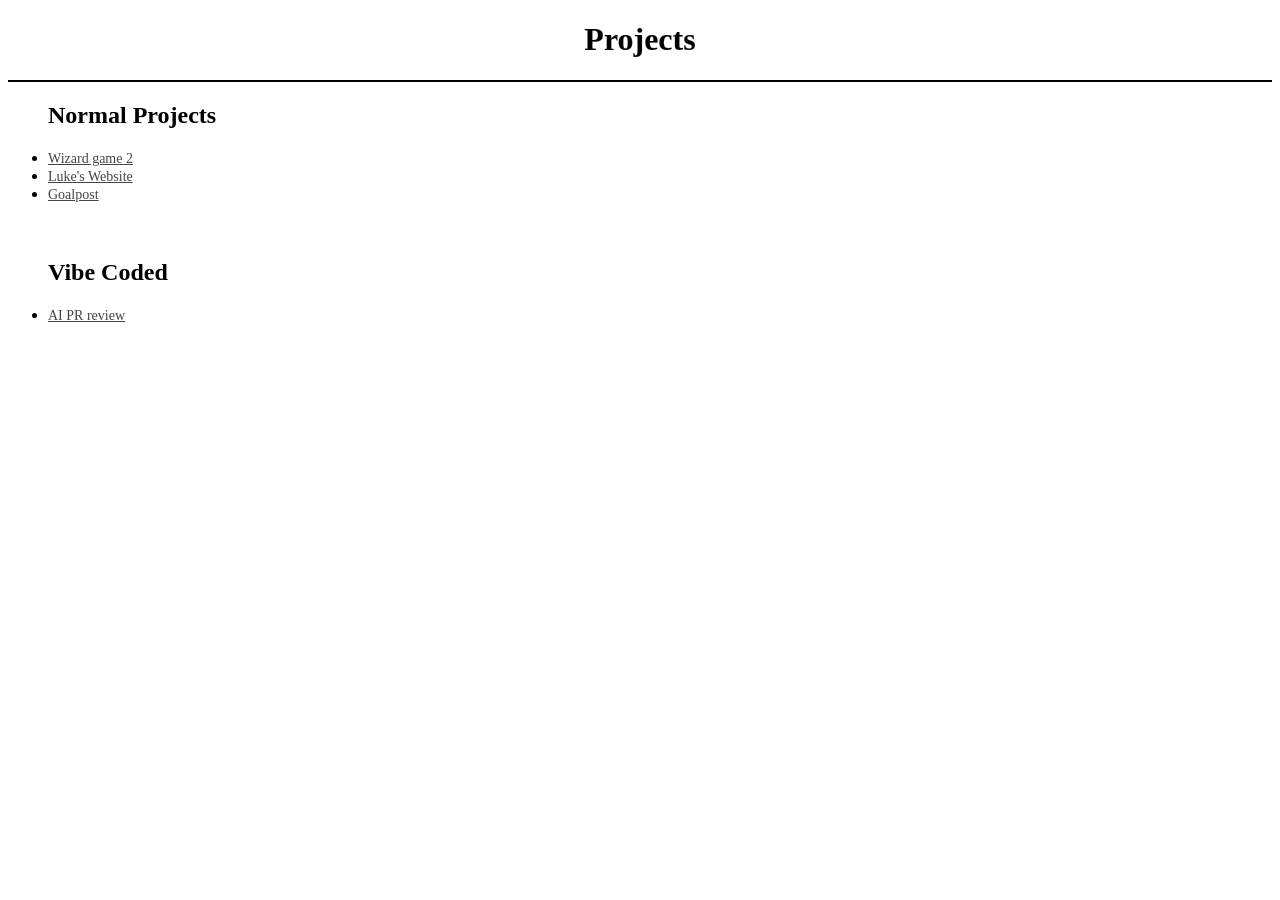
==== commit 603f0aa2: "Project secion update" ====
--- a/projects.html
+++ b/projects.html
@@ -13,14 +13,9 @@
 
 
     <ul>
-      <h2>No AI usage</h2>
+      <h2>Normal Projects</h2>
       <li><a href="https://www.reddit.com/r/EnglishLearning/comments/1ars315/what_is_the_meaning_of_nuh_uh/" style="font-size: 14px">Wizard game 2</a></li>
       <li><a href="index.html" style="font-size: 14px;">Luke's Website</a></li>
-      <br>
-      <br>
-    </ul>
-    <ul>
-      <h2>Typical Ai usage (Ai assistance, no vibe coding)</h2>
       <li><a href="https://github.com/Luke-Melendy/goalpost" style="font-size: 14px;">Goalpost</a></li>
       <br>
       <br>
